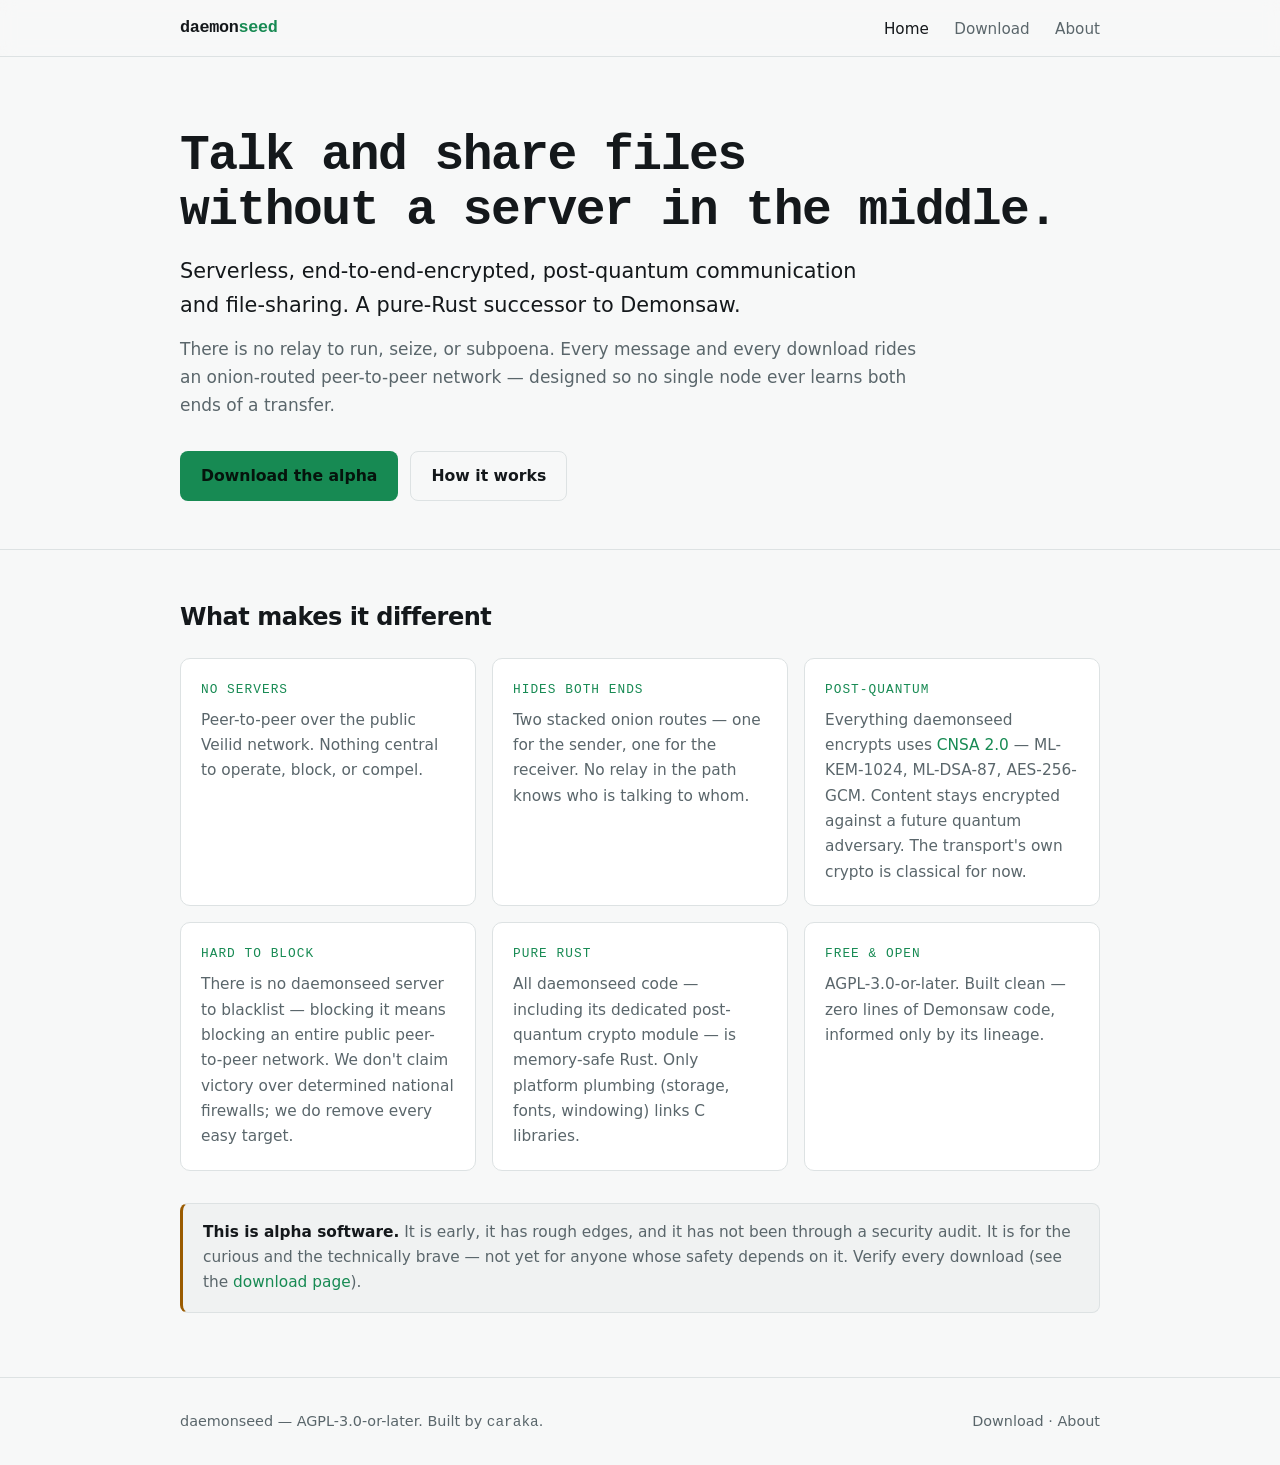
==== index.html @ 204a9a4a "Specify AES-256-GCM on the site (matches suite 0x0001)" ====
<!doctype html>
<html lang="en">
<head>
<meta charset="utf-8">
<meta name="viewport" content="width=device-width, initial-scale=1">
<meta name="theme-color" content="#0b0d0e">
<title>daemonseed — serverless, post-quantum comms & file-sharing</title>
<meta name="description" content="A pure-Rust successor to Demonsaw. Serverless, end-to-end-encrypted, post-quantum communication and file-sharing over a peer-to-peer network that hides both ends.">
<link rel="icon" href="/favicon.svg" type="image/svg+xml">
<link rel="stylesheet" href="/styles.css">
</head>
<body>
<header class="site">
  <div class="wrap">
    <span class="brand">daemon<span class="seed">seed</span></span>
    <nav class="top">
      <a href="/" aria-current="page">Home</a>
      <a href="/download.html">Download</a>
      <a href="/about.html">About</a>
    </nav>
  </div>
</header>

<main>
  <div class="hero">
    <div class="wrap">
      <h1>Talk and share files<br>without a server in the middle.</h1>
      <p class="lede">Serverless, end-to-end-encrypted, post-quantum communication and file-sharing. A pure-Rust successor to Demonsaw.</p>
      <p class="sub">There is no relay to run, seize, or subpoena. Every message and every download rides an onion-routed peer-to-peer network — designed so no single node ever learns both ends of a transfer.</p>
      <div class="cta">
        <a class="btn primary" href="/download.html">Download the alpha</a>
        <a class="btn ghost" href="#how">How it works</a>
      </div>
    </div>
  </div>

  <section id="how">
    <div class="wrap">
      <h2>What makes it different</h2>
      <div class="grid">
        <div class="card">
          <p class="k">No servers</p>
          <p>Peer-to-peer over the public Veilid network. Nothing central to operate, block, or compel.</p>
        </div>
        <div class="card">
          <p class="k">Hides both ends</p>
          <p>Two stacked onion routes — one for the sender, one for the receiver. No relay in the path knows who is talking to whom.</p>
        </div>
        <div class="card">
          <p class="k">Post-quantum</p>
          <p>Everything daemonseed encrypts uses <a href="https://en.wikipedia.org/wiki/Commercial_National_Security_Algorithm_Suite" target="_blank" rel="noopener">CNSA 2.0</a> — ML-KEM-1024, ML-DSA-87, AES-256-GCM. Content stays encrypted against a future quantum adversary. The transport's own crypto is classical for now.</p>
        </div>
        <div class="card">
          <p class="k">Hard to block</p>
          <p>There is no daemonseed server to blacklist — blocking it means blocking an entire public peer-to-peer network. We don't claim victory over determined national firewalls; we do remove every easy target.</p>
        </div>
        <div class="card">
          <p class="k">Pure Rust</p>
          <p>All daemonseed code — including its dedicated post-quantum crypto module — is memory-safe Rust. Only platform plumbing (storage, fonts, windowing) links C libraries.</p>
        </div>
        <div class="card">
          <p class="k">Free & open</p>
          <p>AGPL-3.0-or-later. Built clean — zero lines of Demonsaw code, informed only by its lineage.</p>
        </div>
      </div>

      <div class="banner">
        <strong>This is alpha software.</strong> It is early, it has rough edges, and it has not been through a security audit. It is for the curious and the technically brave — not yet for anyone whose safety depends on it. Verify every download (see the <a href="/download.html">download page</a>).
      </div>
    </div>
  </section>
</main>

<footer class="site">
  <div class="wrap">
    <span>daemonseed — AGPL-3.0-or-later. Built by <span class="mono">caraka</span>.</span>
    <span><a href="/download.html">Download</a> · <a href="/about.html">About</a></span>
  </div>
</footer>
</body>
</html>
---- styles.css ----
/* daemonseed.org — hand-rolled, no framework. Dark-first, light fallback. */

:root {
  --bg: #0b0d0e;
  --panel: #14181b;
  --panel-2: #1a1f23;
  --fg: #e7ebec;
  --muted: #98a3a8;
  --accent: #5ad48a;
  --accent-dim: #3fae6e;
  --border: #232a2e;
  --danger: #f2b155;
  --mono: ui-monospace, "SFMono-Regular", "JetBrains Mono", "Fira Code", Menlo, Consolas, monospace;
  --sans: system-ui, -apple-system, "Segoe UI", Roboto, Helvetica, Arial, sans-serif;
  --maxw: 60rem;
}

@media (prefers-color-scheme: light) {
  :root {
    --bg: #f7f8f8;
    --panel: #ffffff;
    --panel-2: #f0f2f2;
    --fg: #14181b;
    --muted: #5a666b;
    --accent: #178a53;
    --accent-dim: #0f6b3f;
    --border: #dde2e3;
    --danger: #9a5b00;
  }
}

* { box-sizing: border-box; }

html { -webkit-text-size-adjust: 100%; }

body {
  margin: 0;
  background: var(--bg);
  color: var(--fg);
  font-family: var(--sans);
  font-size: 17px;
  line-height: 1.65;
  -webkit-font-smoothing: antialiased;
}

a { color: var(--accent); text-decoration: none; }
a:hover { color: var(--accent-dim); text-decoration: underline; }

.wrap { max-width: var(--maxw); margin: 0 auto; padding: 0 1.25rem; }

/* ---- header / nav ---- */
header.site {
  position: sticky; top: 0; z-index: 10;
  background: color-mix(in srgb, var(--bg) 88%, transparent);
  backdrop-filter: blur(8px);
  border-bottom: 1px solid var(--border);
}
header.site .wrap {
  display: flex; align-items: center; justify-content: space-between;
  height: 3.5rem;
}
.brand {
  font-family: var(--mono); font-weight: 600; font-size: 1.05rem;
  letter-spacing: -0.02em; color: var(--fg);
}
.brand .seed { color: var(--accent); }
nav.top a {
  color: var(--muted); margin-left: 1.25rem; font-size: 0.95rem;
}
nav.top a:hover, nav.top a[aria-current="page"] { color: var(--fg); text-decoration: none; }

/* ---- hero ---- */
.hero { padding: 4.5rem 0 3rem; border-bottom: 1px solid var(--border); }
.hero h1 {
  font-family: var(--mono);
  font-size: clamp(2rem, 5vw, 3.1rem);
  line-height: 1.1; letter-spacing: -0.03em; margin: 0 0 1rem;
}
.hero .lede { font-size: clamp(1.05rem, 2.4vw, 1.3rem); color: var(--fg); max-width: 44rem; margin: 0 0 0.75rem; }
.hero .sub { color: var(--muted); max-width: 46rem; margin: 0 0 2rem; }

.cta { display: flex; flex-wrap: wrap; gap: 0.75rem; align-items: center; }
.btn {
  display: inline-block; font-weight: 600; font-size: 0.98rem;
  padding: 0.7rem 1.25rem; border-radius: 8px; border: 1px solid transparent;
  cursor: pointer;
}
.btn.primary { background: var(--accent); color: #05140c; }
.btn.primary:hover { background: var(--accent-dim); text-decoration: none; color: #05140c; }
.btn.ghost { border-color: var(--border); color: var(--fg); }
.btn.ghost:hover { border-color: var(--accent); text-decoration: none; }

/* ---- sections ---- */
section { padding: 3rem 0; border-bottom: 1px solid var(--border); }
section:last-of-type { border-bottom: none; }
h2 { font-size: 1.5rem; letter-spacing: -0.02em; margin: 0 0 1.25rem; }
h3 { font-size: 1.1rem; margin: 0 0 0.4rem; }
p { margin: 0 0 1rem; }
.muted { color: var(--muted); }

/* ---- feature grid ---- */
.grid { display: grid; grid-template-columns: repeat(auto-fit, minmax(15rem, 1fr)); gap: 1rem; }
.card {
  background: var(--panel); border: 1px solid var(--border); border-radius: 10px;
  padding: 1.25rem;
}
.card .k {
  font-family: var(--mono); font-size: 0.8rem; text-transform: uppercase;
  letter-spacing: 0.08em; color: var(--accent); margin: 0 0 0.5rem;
}
.card p { margin: 0; color: var(--muted); font-size: 0.96rem; }

/* ---- alpha banner ---- */
.banner {
  background: var(--panel-2); border: 1px solid var(--border);
  border-left: 3px solid var(--danger);
  border-radius: 8px; padding: 1rem 1.25rem; margin: 2rem 0 0;
  color: var(--muted); font-size: 0.96rem;
}
.banner strong { color: var(--fg); }

/* ---- download cards ---- */
.dl { display: grid; grid-template-columns: repeat(auto-fit, minmax(16rem, 1fr)); gap: 1rem; }
.dl .card { display: flex; flex-direction: column; gap: 0.6rem; }
.dl .plat { font-family: var(--mono); font-size: 1.05rem; color: var(--fg); }
.dl .file { color: var(--muted); font-size: 0.9rem; font-family: var(--mono); }
.dl .btn { margin-top: auto; text-align: center; }

/* ---- code / verify ---- */
pre, code { font-family: var(--mono); font-size: 0.9rem; }
pre {
  background: var(--panel); border: 1px solid var(--border); border-radius: 8px;
  padding: 1rem 1.1rem; overflow-x: auto; color: var(--fg); line-height: 1.5;
}
code { color: var(--accent); }
pre code { color: var(--fg); }

/* ---- footer ---- */
footer.site {
  border-top: 1px solid var(--border); padding: 2rem 0; margin-top: 1rem;
  color: var(--muted); font-size: 0.9rem;
}
footer.site .wrap { display: flex; flex-wrap: wrap; gap: 0.5rem 1.5rem; justify-content: space-between; }
footer.site a { color: var(--muted); }
footer.site a:hover { color: var(--fg); }

/* ---- utilities (keep CSP style-src 'self', no inline styles) ---- */
.mono { font-family: var(--mono); }
.hero.sm { padding: 3rem 0 2rem; }
.hero.sm h1 { font-size: clamp(1.8rem, 4vw, 2.4rem); }

.prose { max-width: 44rem; }
.prose ul { padding-left: 1.2rem; }
.prose li { margin: 0.3rem 0; color: var(--muted); }
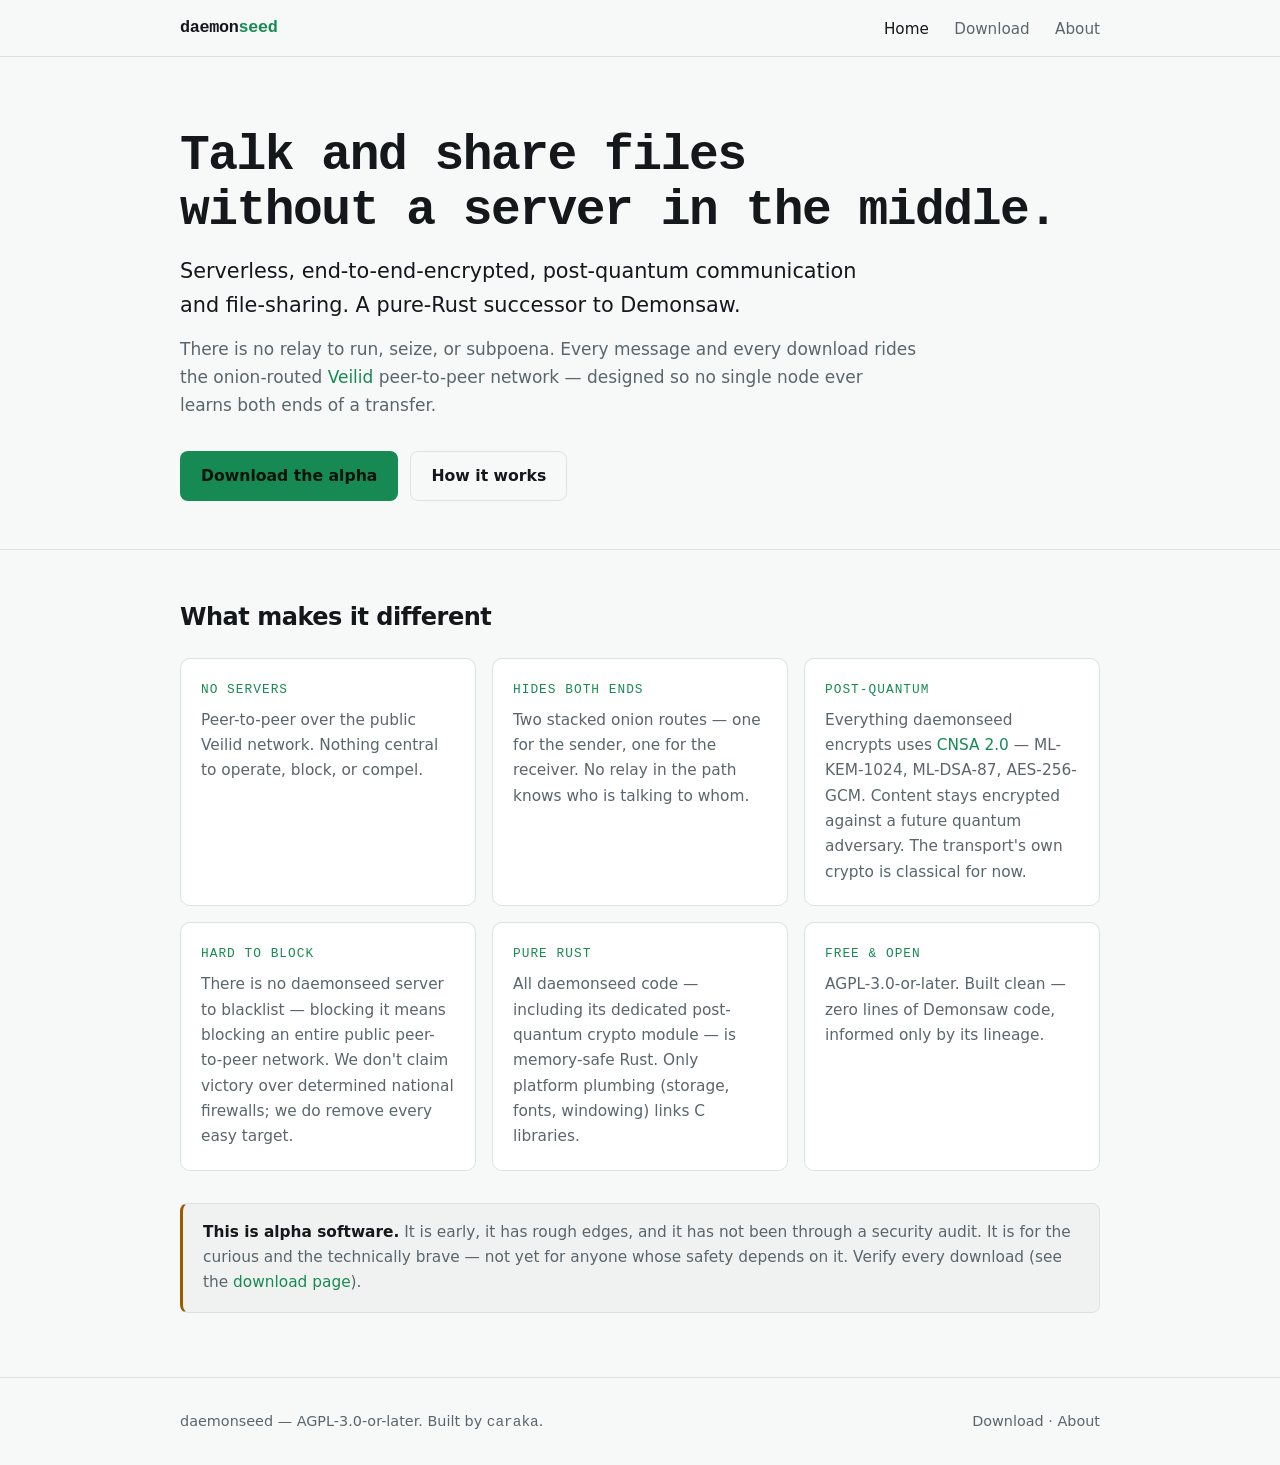
==== commit c3c01e0d: "Credit Veilid in the hero and link it to veilid.com" ====
--- a/index.html
+++ b/index.html
@@ -26,7 +26,7 @@
     <div class="wrap">
       <h1>Talk and share files<br>without a server in the middle.</h1>
       <p class="lede">Serverless, end-to-end-encrypted, post-quantum communication and file-sharing. A pure-Rust successor to Demonsaw.</p>
-      <p class="sub">There is no relay to run, seize, or subpoena. Every message and every download rides an onion-routed peer-to-peer network — designed so no single node ever learns both ends of a transfer.</p>
+      <p class="sub">There is no relay to run, seize, or subpoena. Every message and every download rides the onion-routed <a href="https://veilid.com" target="_blank" rel="noopener">Veilid</a> peer-to-peer network — designed so no single node ever learns both ends of a transfer.</p>
       <div class="cta">
         <a class="btn primary" href="/download.html">Download the alpha</a>
         <a class="btn ghost" href="#how">How it works</a>
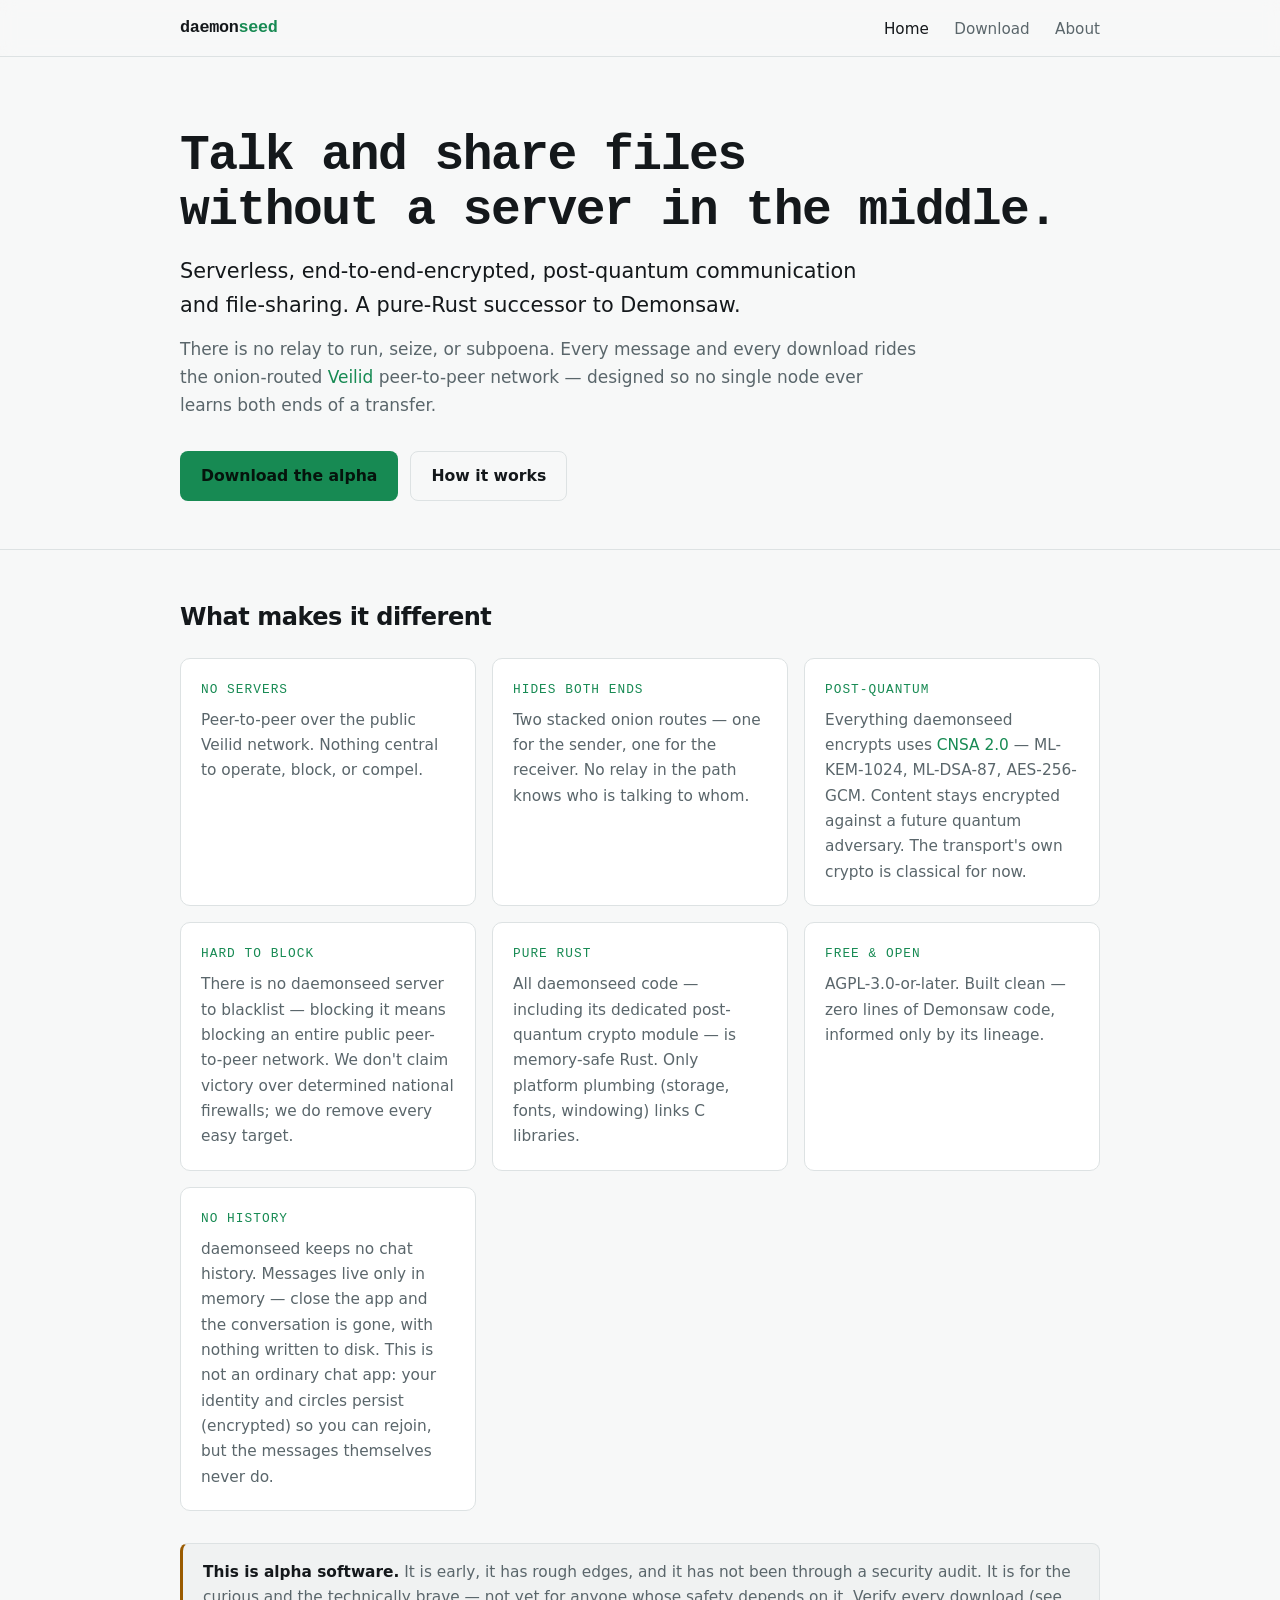
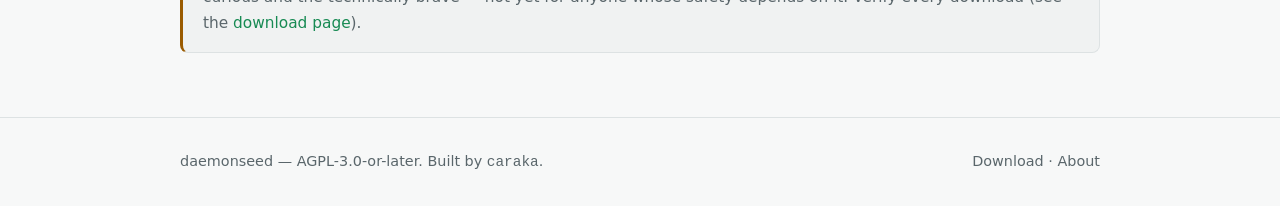
==== commit 62b63b3b: "Add 'No history' card: chat is never persisted, gone on close" ====
--- a/index.html
+++ b/index.html
@@ -62,6 +62,10 @@
           <p class="k">Free & open</p>
           <p>AGPL-3.0-or-later. Built clean — zero lines of Demonsaw code, informed only by its lineage.</p>
         </div>
+        <div class="card">
+          <p class="k">No history</p>
+          <p>daemonseed keeps no chat history. Messages live only in memory — close the app and the conversation is gone, with nothing written to disk. This is not an ordinary chat app: your identity and circles persist (encrypted) so you can rejoin, but the messages themselves never do.</p>
+        </div>
       </div>
 
       <div class="banner">
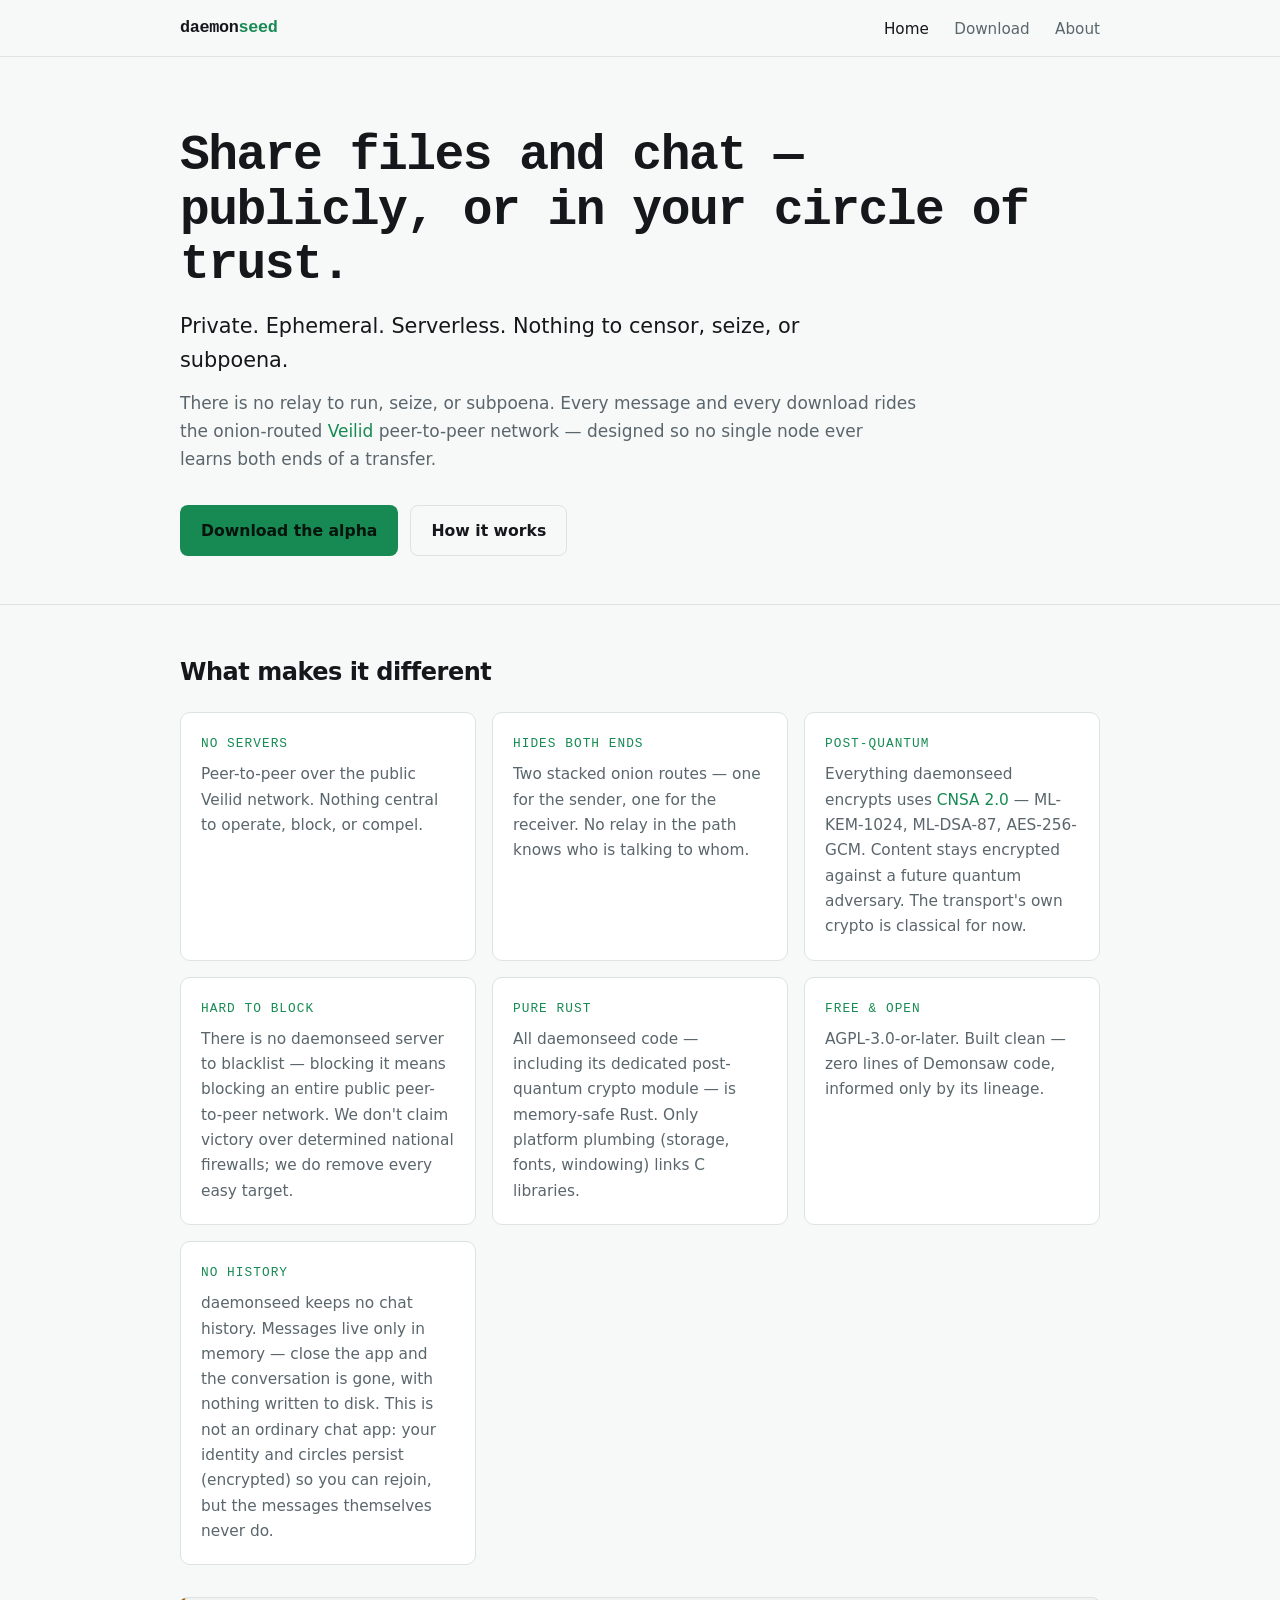
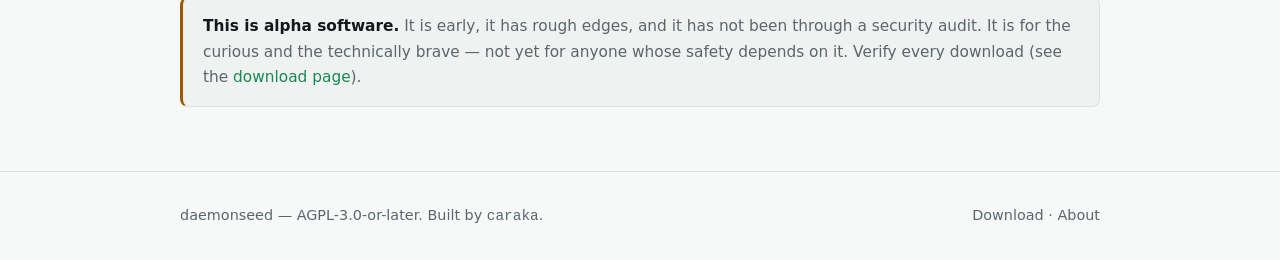
==== commit bb6abb3f: "Reframe hero: file-sharing-first tagline + Private/Ephemeral/Serverless lede" ====
--- a/index.html
+++ b/index.html
@@ -24,8 +24,8 @@
 <main>
   <div class="hero">
     <div class="wrap">
-      <h1>Talk and share files<br>without a server in the middle.</h1>
-      <p class="lede">Serverless, end-to-end-encrypted, post-quantum communication and file-sharing. A pure-Rust successor to Demonsaw.</p>
+      <h1>Share files and chat —<br>publicly, or in your circle of trust.</h1>
+      <p class="lede">Private. Ephemeral. Serverless. Nothing to censor, seize, or subpoena.</p>
       <p class="sub">There is no relay to run, seize, or subpoena. Every message and every download rides the onion-routed <a href="https://veilid.com" target="_blank" rel="noopener">Veilid</a> peer-to-peer network — designed so no single node ever learns both ends of a transfer.</p>
       <div class="cta">
         <a class="btn primary" href="/download.html">Download the alpha</a>
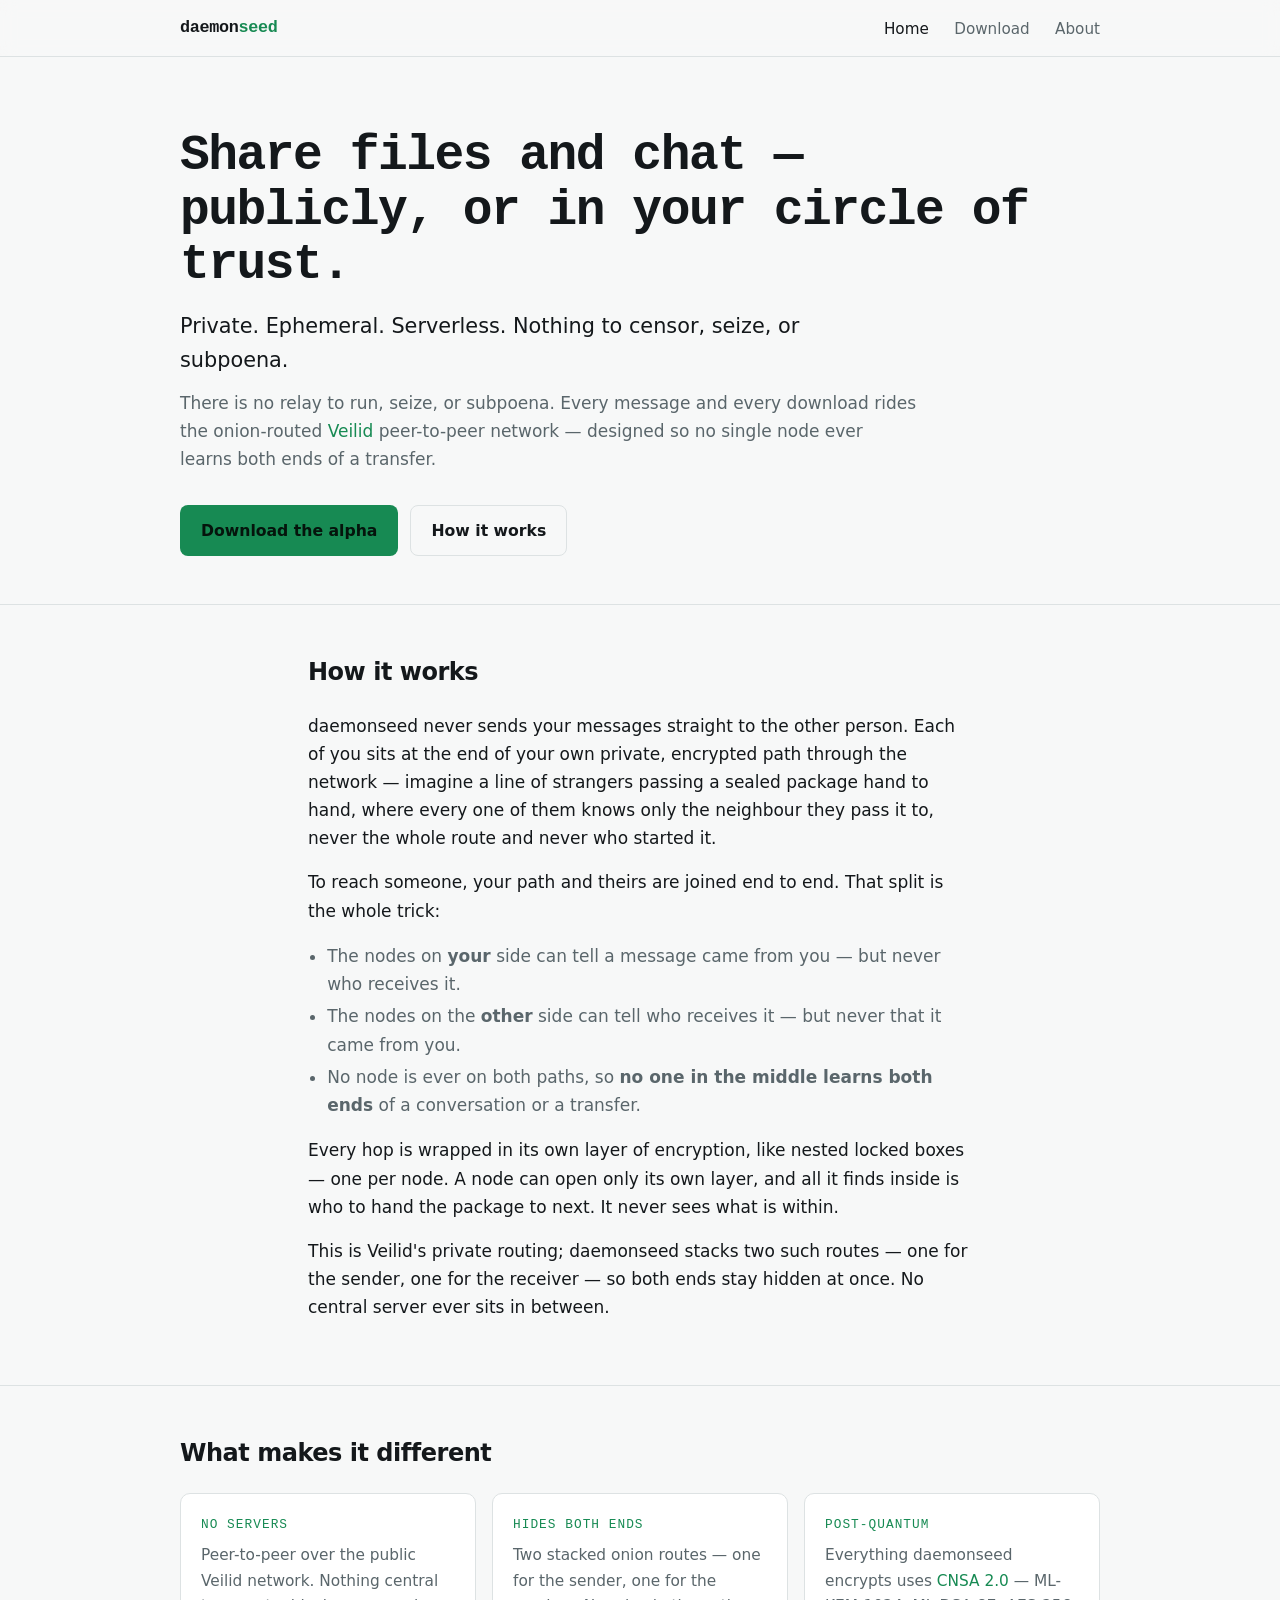
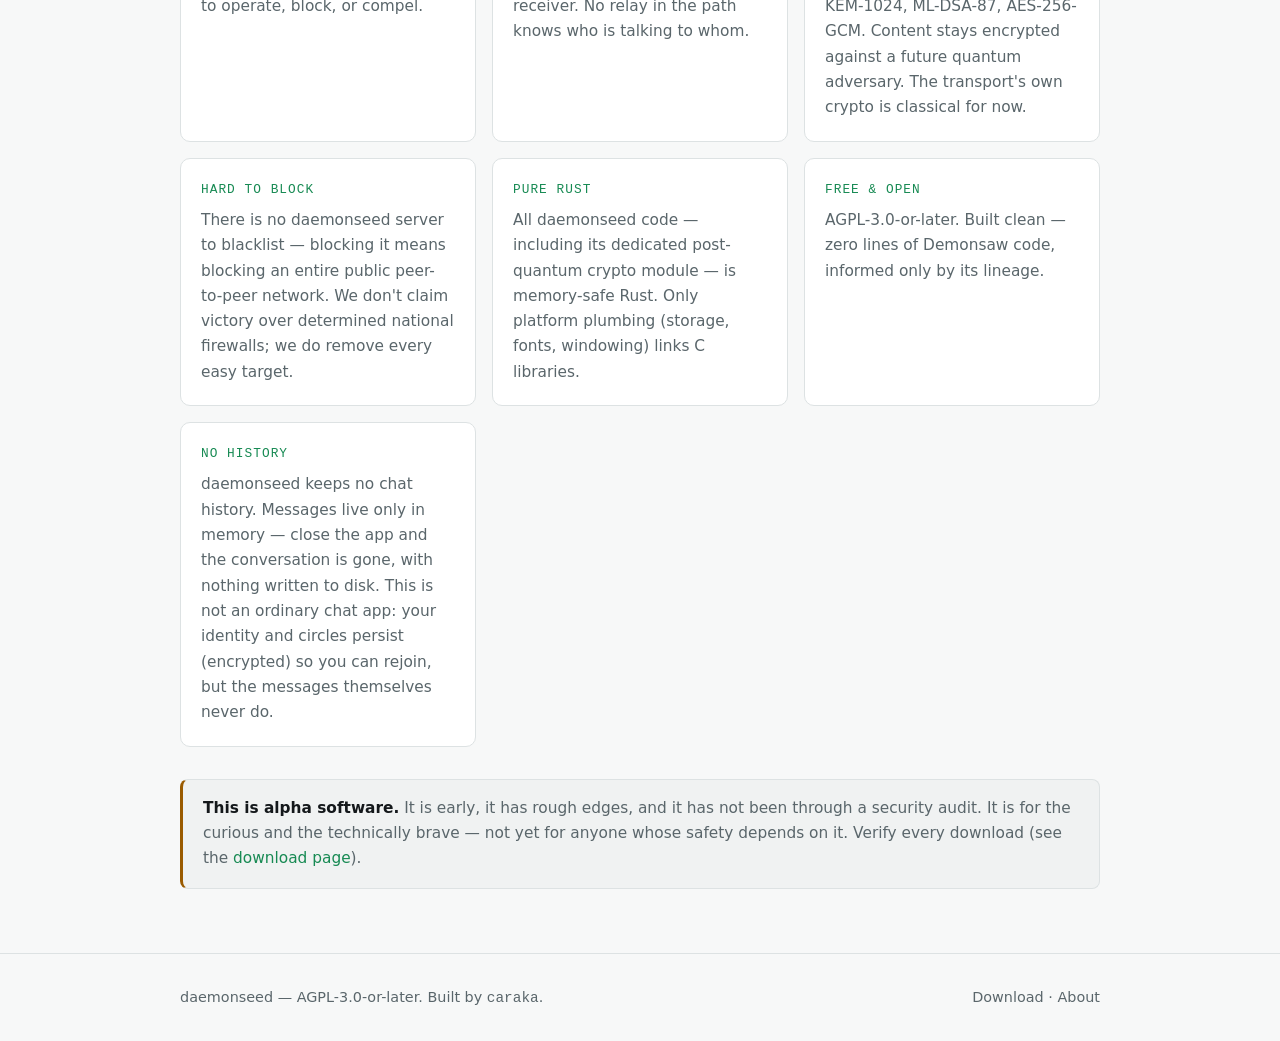
==== commit 226298f6: "Add 'How it works' section explaining the two stacked routes; retarget hero button" ====
--- a/index.html
+++ b/index.html
@@ -35,6 +35,21 @@
   </div>
 
   <section id="how">
+    <div class="wrap prose">
+      <h2>How it works</h2>
+      <p>daemonseed never sends your messages straight to the other person. Each of you sits at the end of your own private, encrypted path through the network — imagine a line of strangers passing a sealed package hand to hand, where every one of them knows only the neighbour they pass it to, never the whole route and never who started it.</p>
+      <p>To reach someone, your path and theirs are joined end to end. That split is the whole trick:</p>
+      <ul>
+        <li>The nodes on <strong>your</strong> side can tell a message came from you — but never who receives it.</li>
+        <li>The nodes on the <strong>other</strong> side can tell who receives it — but never that it came from you.</li>
+        <li>No node is ever on both paths, so <strong>no one in the middle learns both ends</strong> of a conversation or a transfer.</li>
+      </ul>
+      <p>Every hop is wrapped in its own layer of encryption, like nested locked boxes — one per node. A node can open only its own layer, and all it finds inside is who to hand the package to next. It never sees what is within.</p>
+      <p>This is Veilid's private routing; daemonseed stacks two such routes — one for the sender, one for the receiver — so both ends stay hidden at once. No central server ever sits in between.</p>
+    </div>
+  </section>
+
+  <section id="different">
     <div class="wrap">
       <h2>What makes it different</h2>
       <div class="grid">
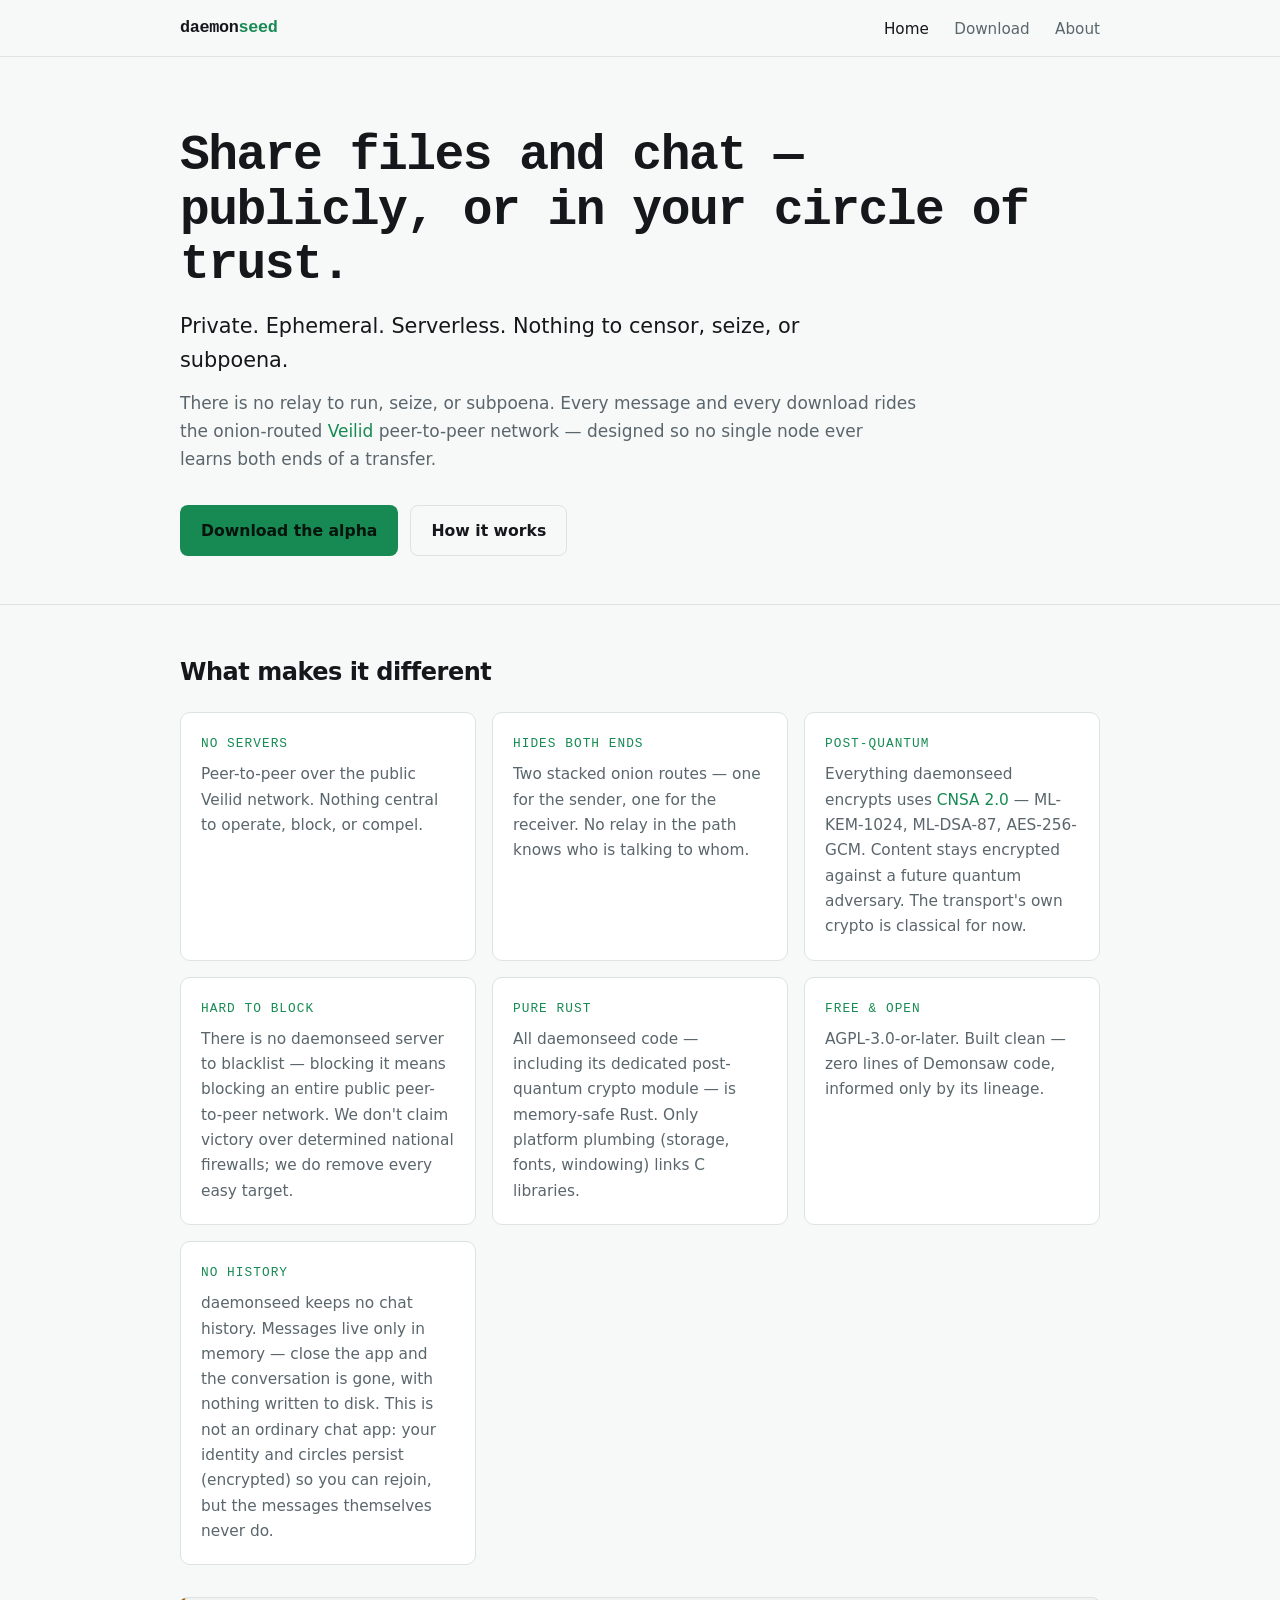
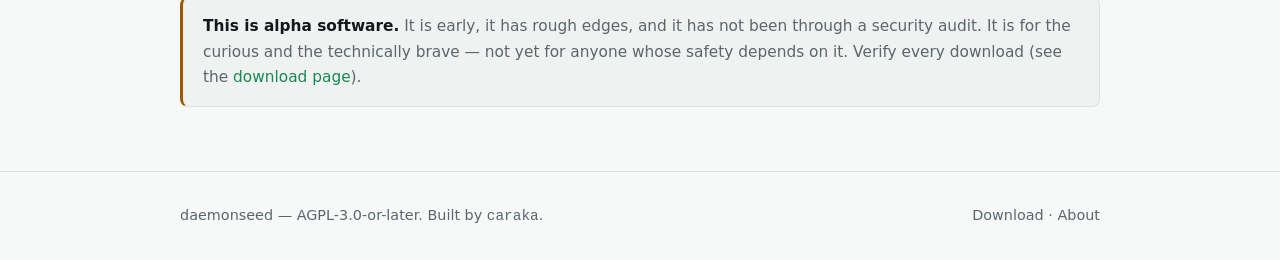
==== commit eff1d127: "Move 'How it works' to the About page; restore home to hero + cards" ====
--- a/index.html
+++ b/index.html
@@ -35,21 +35,6 @@
   </div>
 
   <section id="how">
-    <div class="wrap prose">
-      <h2>How it works</h2>
-      <p>daemonseed never sends your messages straight to the other person. Each of you sits at the end of your own private, encrypted path through the network — imagine a line of strangers passing a sealed package hand to hand, where every one of them knows only the neighbour they pass it to, never the whole route and never who started it.</p>
-      <p>To reach someone, your path and theirs are joined end to end. That split is the whole trick:</p>
-      <ul>
-        <li>The nodes on <strong>your</strong> side can tell a message came from you — but never who receives it.</li>
-        <li>The nodes on the <strong>other</strong> side can tell who receives it — but never that it came from you.</li>
-        <li>No node is ever on both paths, so <strong>no one in the middle learns both ends</strong> of a conversation or a transfer.</li>
-      </ul>
-      <p>Every hop is wrapped in its own layer of encryption, like nested locked boxes — one per node. A node can open only its own layer, and all it finds inside is who to hand the package to next. It never sees what is within.</p>
-      <p>This is Veilid's private routing; daemonseed stacks two such routes — one for the sender, one for the receiver — so both ends stay hidden at once. No central server ever sits in between.</p>
-    </div>
-  </section>
-
-  <section id="different">
     <div class="wrap">
       <h2>What makes it different</h2>
       <div class="grid">
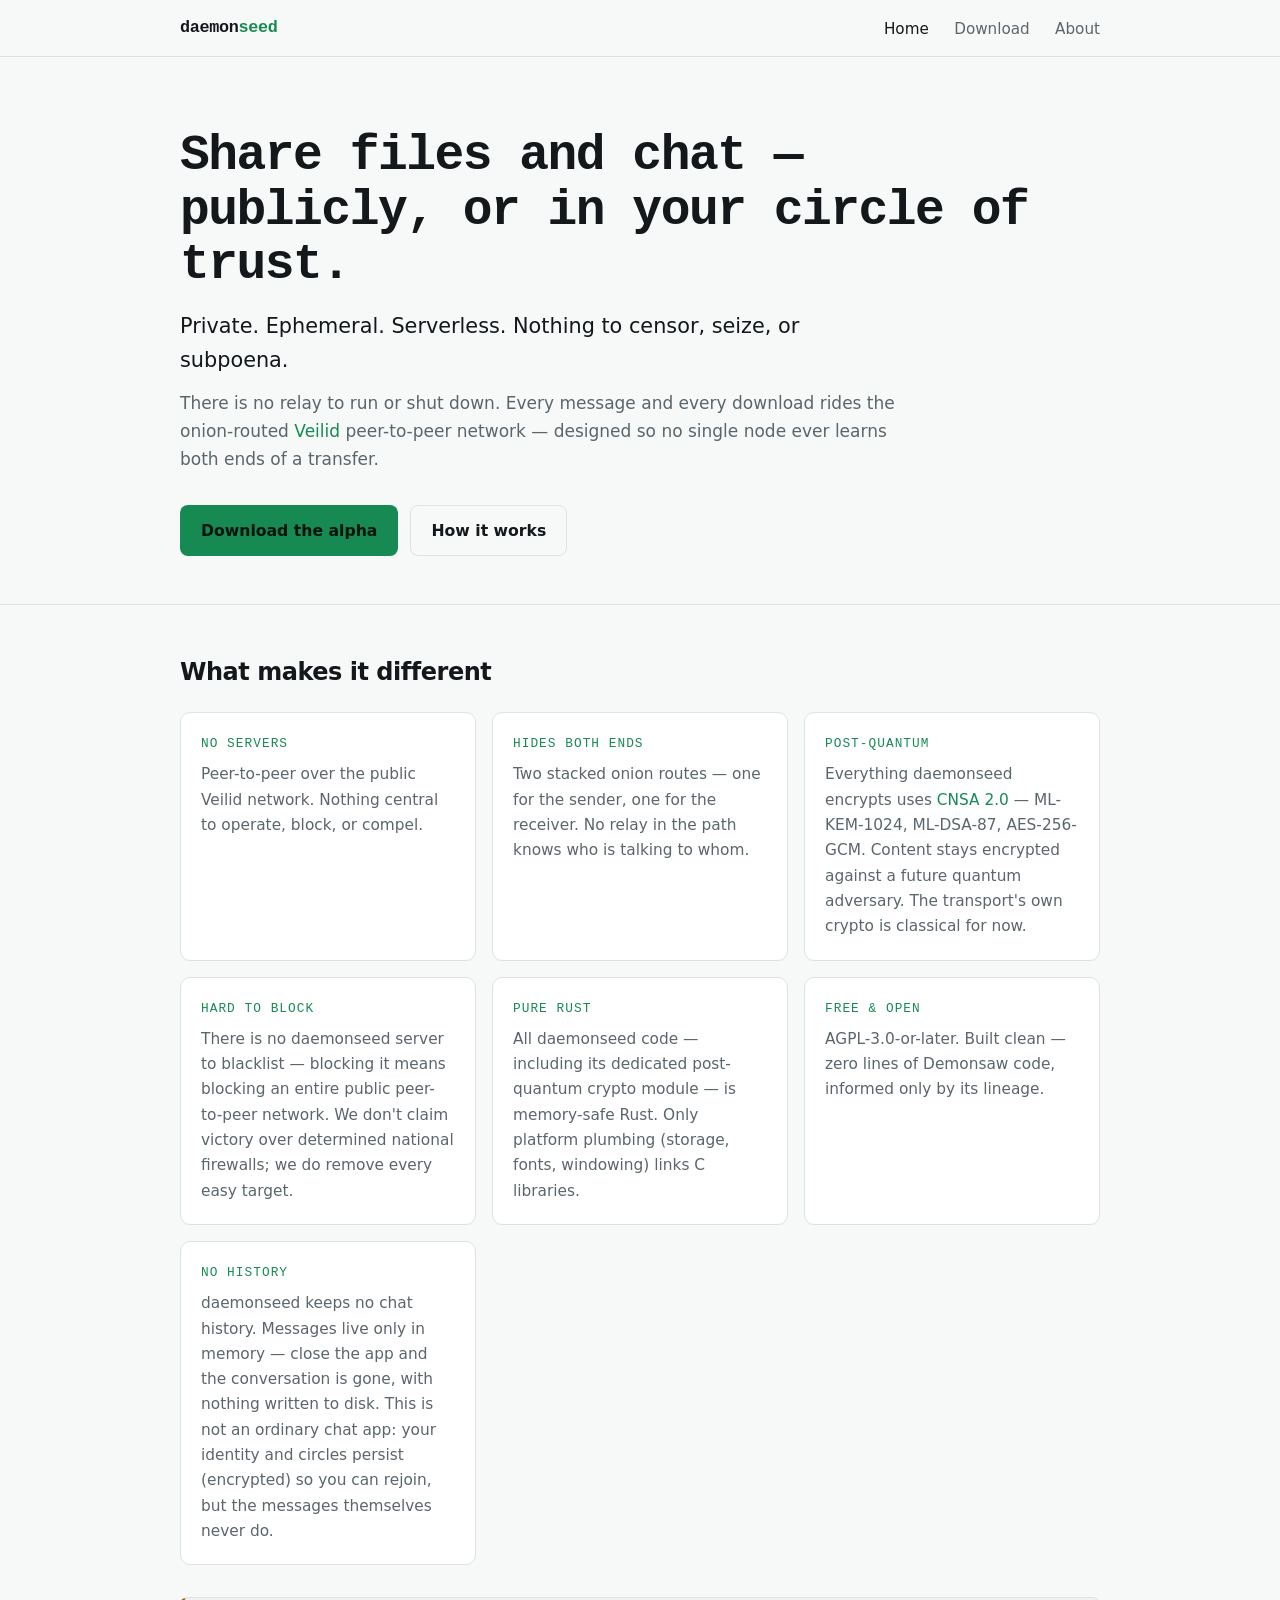
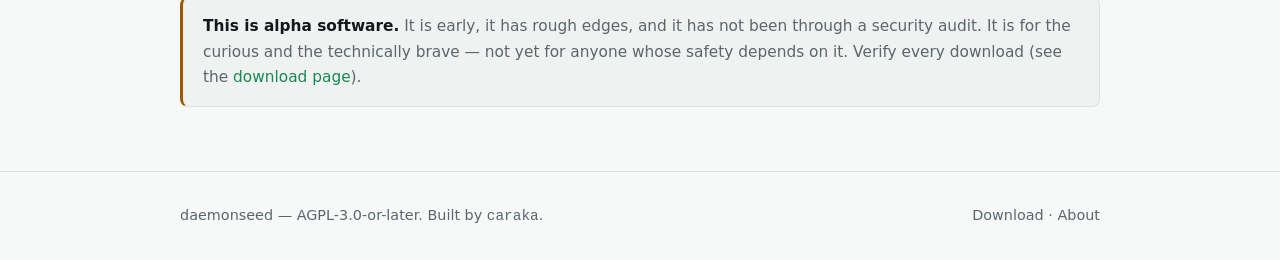
==== commit 05e504c0: "De-echo hero sub-line; add scroll-margin so anchors clear the sticky header" ====
--- a/index.html
+++ b/index.html
@@ -26,10 +26,10 @@
     <div class="wrap">
       <h1>Share files and chat —<br>publicly, or in your circle of trust.</h1>
       <p class="lede">Private. Ephemeral. Serverless. Nothing to censor, seize, or subpoena.</p>
-      <p class="sub">There is no relay to run, seize, or subpoena. Every message and every download rides the onion-routed <a href="https://veilid.com" target="_blank" rel="noopener">Veilid</a> peer-to-peer network — designed so no single node ever learns both ends of a transfer.</p>
+      <p class="sub">There is no relay to run or shut down. Every message and every download rides the onion-routed <a href="https://veilid.com" target="_blank" rel="noopener">Veilid</a> peer-to-peer network — designed so no single node ever learns both ends of a transfer.</p>
       <div class="cta">
         <a class="btn primary" href="/download.html">Download the alpha</a>
-        <a class="btn ghost" href="#how">How it works</a>
+        <a class="btn ghost" href="/about.html#how">How it works</a>
       </div>
     </div>
   </div>
--- a/styles.css
+++ b/styles.css
@@ -152,3 +152,6 @@
 .prose { max-width: 44rem; }
 .prose ul { padding-left: 1.2rem; }
 .prose li { margin: 0.3rem 0; color: var(--muted); }
+
+/* anchored headings clear the sticky header on jump */
+:target { scroll-margin-top: 5rem; }
